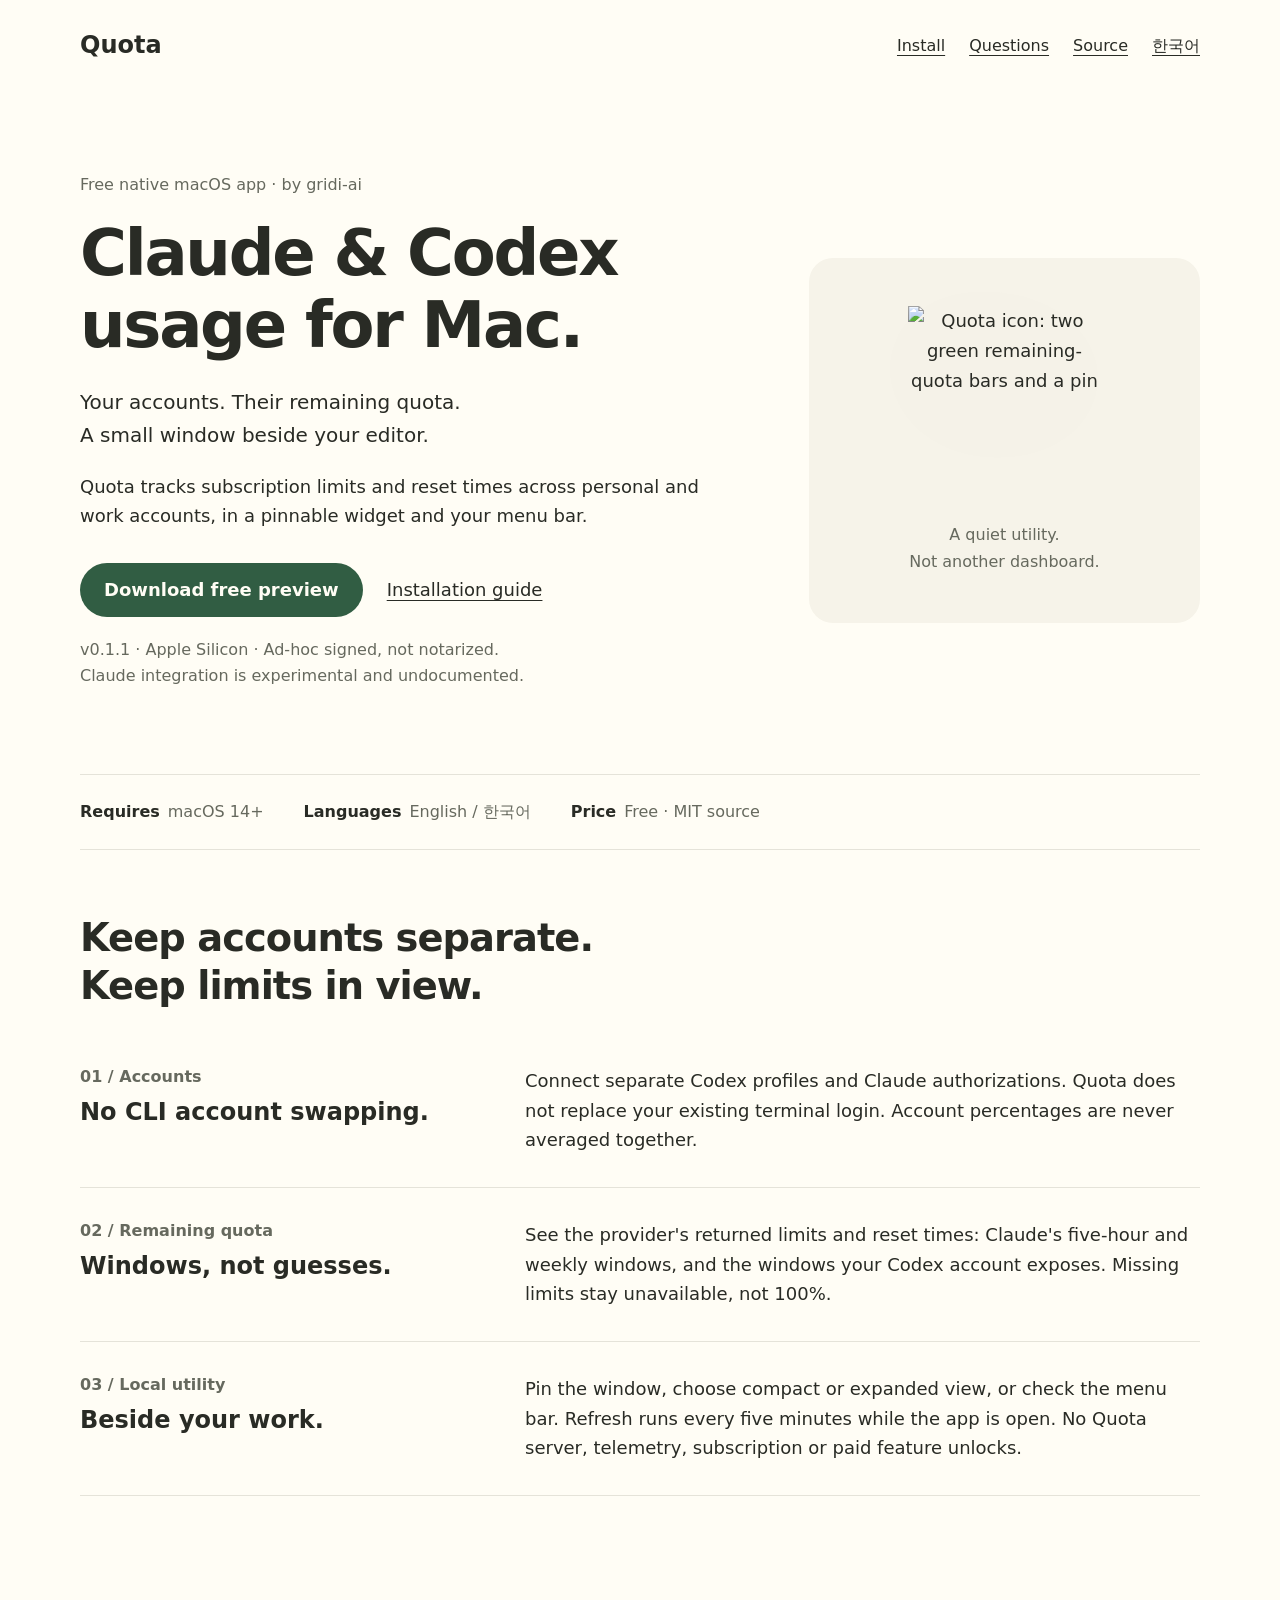
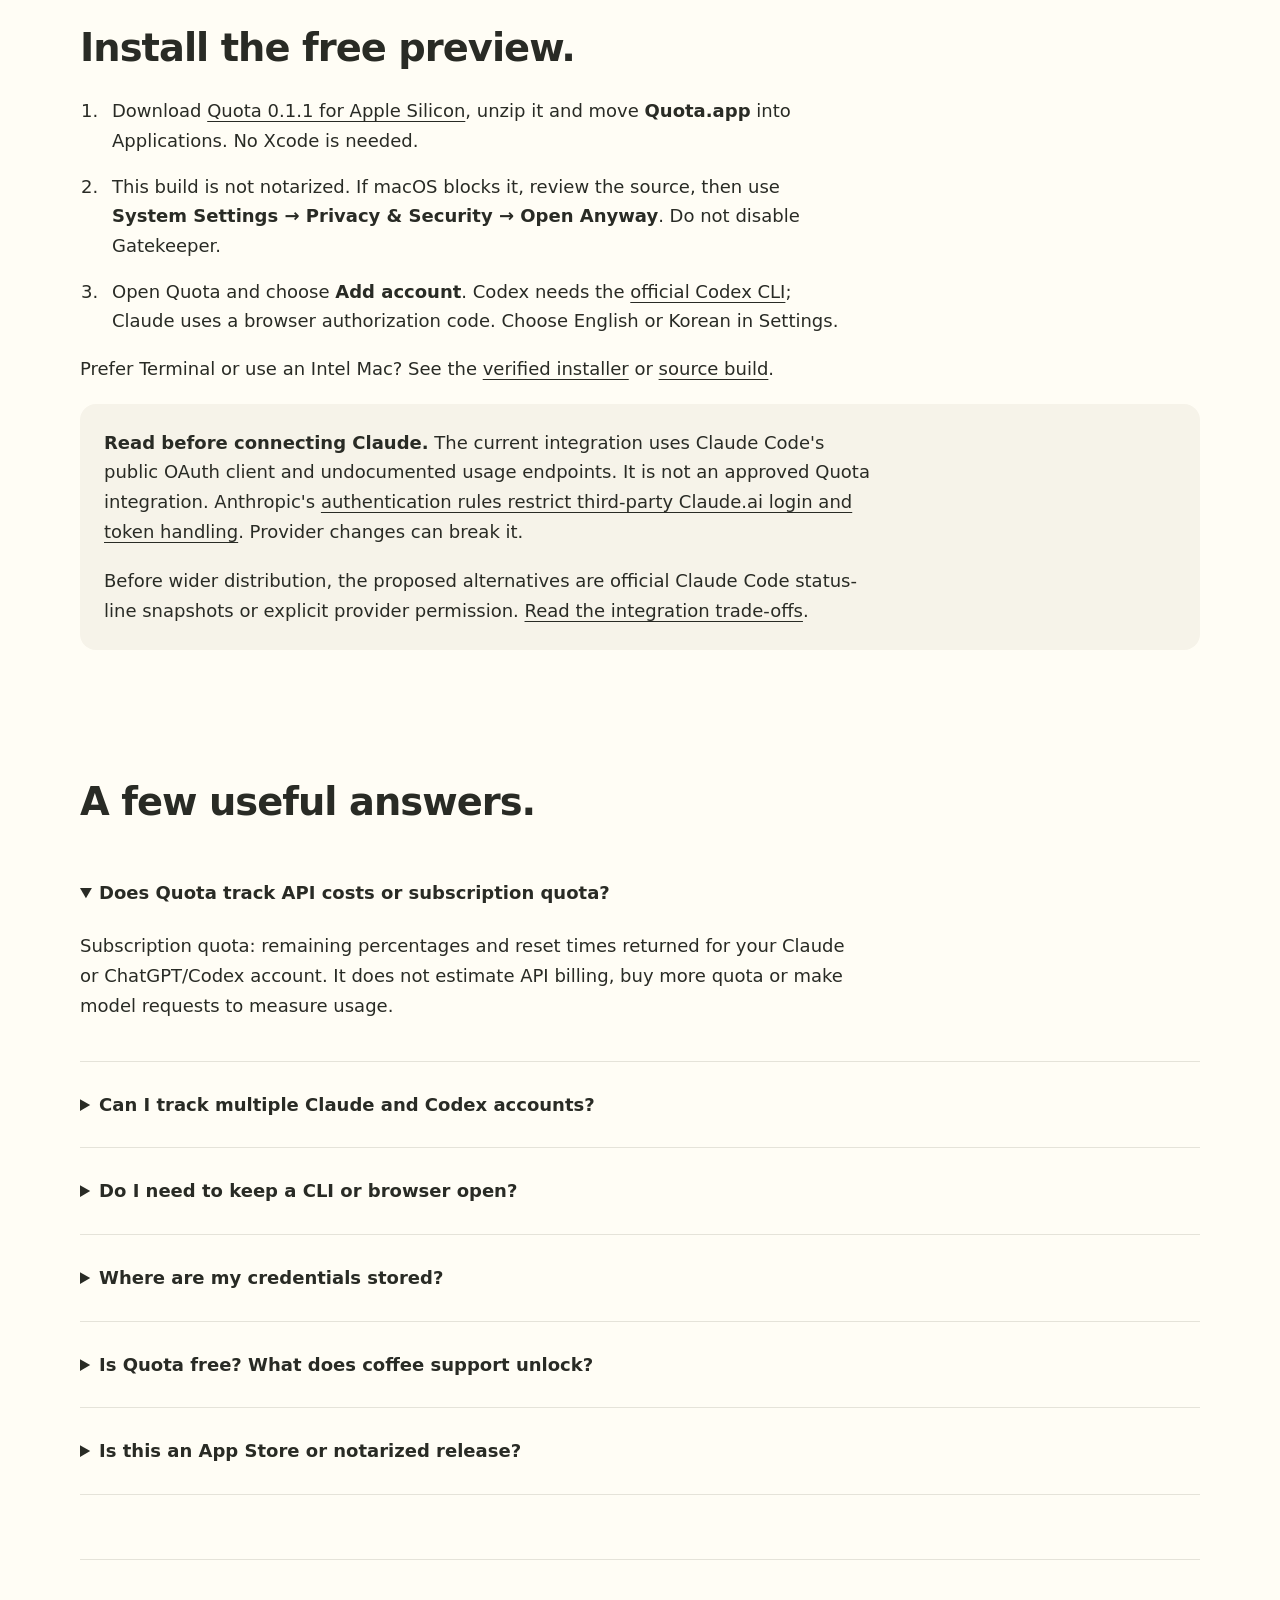
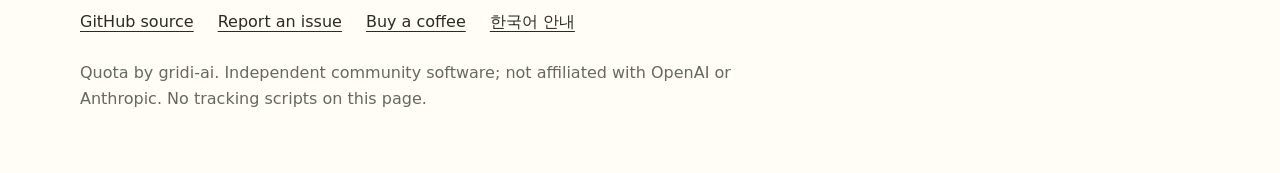
==== site/index.html @ 5221051a "Add bilingual search discovery site and SEO checks" ====
<!doctype html>
<html lang="en">
<head>
  <meta charset="utf-8">
  <meta name="viewport" content="width=device-width, initial-scale=1">
  <title>Quota — Claude &amp; Codex usage tracker for Mac</title>
  <meta name="description" content="Track remaining Claude and Codex subscription quota across accounts in a small native Mac widget and menu bar. Free, English/Korean, macOS 14+. Experimental preview.">
  <link rel="canonical" href="https://gridi-ai.github.io/quota/">
  <link rel="alternate" hreflang="en" href="https://gridi-ai.github.io/quota/">
  <link rel="alternate" hreflang="ko" href="https://gridi-ai.github.io/quota/ko/">
  <link rel="alternate" hreflang="x-default" href="https://gridi-ai.github.io/quota/">
  <link rel="stylesheet" href="assets/style.css">
  <link rel="icon" type="image/png" href="assets/icon.png">
  <meta property="og:type" content="website">
  <meta property="og:title" content="Quota — Claude &amp; Codex usage tracker for Mac">
  <meta property="og:description" content="A free native Mac widget for separate accounts, remaining quota and reset times. Experimental preview.">
  <meta property="og:url" content="https://gridi-ai.github.io/quota/">
  <meta property="og:image" content="https://gridi-ai.github.io/quota/assets/icon.png">
  <meta property="og:image:alt" content="Quota app icon with two green quota bars and a pin">
  <meta property="og:locale" content="en_US">
  <meta property="og:locale:alternate" content="ko_KR">
  <meta name="twitter:card" content="summary">
  <meta name="twitter:title" content="Quota — Claude &amp; Codex usage tracker for Mac">
  <meta name="twitter:description" content="Free native Mac quota widget. Multiple accounts, English/Korean. Experimental preview.">
  <meta name="twitter:image" content="https://gridi-ai.github.io/quota/assets/icon.png">
  <script type="application/ld+json">
  {"@context":"https://schema.org","@type":"SoftwareApplication","@id":"https://gridi-ai.github.io/quota/#app","name":"Quota","url":"https://gridi-ai.github.io/quota/","description":"Free native Mac widget and menu bar for remaining Claude and Codex subscription quota across separate accounts. Experimental preview.","applicationCategory":"DeveloperApplication","operatingSystem":"macOS 14 or later","softwareVersion":"0.1.1","inLanguage":["en","ko"],"isAccessibleForFree":true,"license":"https://github.com/gridi-ai/quota/blob/main/LICENSE","downloadUrl":"https://github.com/gridi-ai/quota/releases/tag/v0.1.1","image":"https://gridi-ai.github.io/quota/assets/icon.png","publisher":{"@type":"Organization","name":"gridi-ai","url":"https://github.com/gridi-ai"},"offers":{"@type":"Offer","price":"0","priceCurrency":"USD"}}
  </script>
</head>
<body>
<a class="skip" href="#main">Skip to content</a>
<header class="wrap">
  <a class="brand" href="./" aria-label="Quota home">Quota</a>
  <nav aria-label="Main navigation"><a href="#install">Install</a><a href="#questions">Questions</a><a href="https://github.com/gridi-ai/quota">Source</a><a href="ko/" lang="ko" hreflang="ko">한국어</a></nav>
</header>
<main id="main" class="wrap">
  <div class="hero">
    <div>
      <p class="eyebrow">Free native macOS app · by gridi-ai</p>
      <h1>Claude &amp; Codex<br>usage for Mac.</h1>
      <p class="lede">Your accounts. Their remaining quota.<br>A small window beside your editor.</p>
      <p>Quota tracks subscription limits and reset times across personal and work accounts, in a pinnable widget and your menu bar.</p>
      <div class="actions"><a class="button" href="https://github.com/gridi-ai/quota/releases/tag/v0.1.1">Download free preview</a><a href="#install">Installation guide</a></div>
      <p class="small">v0.1.1 · Apple Silicon · Ad-hoc signed, not notarized.<br>Claude integration is experimental and undocumented.</p>
    </div>
    <figure class="icon-stage"><img src="assets/icon.png" width="192" height="192" alt="Quota icon: two green remaining-quota bars and a pin"><figcaption>A quiet utility.<br>Not another dashboard.</figcaption></figure>
  </div>
  <dl class="facts"><div><dt>Requires</dt><dd>macOS 14+</dd></div><div><dt>Languages</dt><dd>English / 한국어</dd></div><div><dt>Price</dt><dd>Free · MIT source</dd></div></dl>
  <section aria-labelledby="why">
    <h2 id="why">Keep accounts separate.<br>Keep limits in view.</h2>
    <div class="row"><h3><span class="number">01 / Accounts</span>No CLI account swapping.</h3><p>Connect separate Codex profiles and Claude authorizations. Quota does not replace your existing terminal login. Account percentages are never averaged together.</p></div>
    <div class="row"><h3><span class="number">02 / Remaining quota</span>Windows, not guesses.</h3><p>See the provider's returned limits and reset times: Claude's five-hour and weekly windows, and the windows your Codex account exposes. Missing limits stay unavailable, not 100%.</p></div>
    <div class="row"><h3><span class="number">03 / Local utility</span>Beside your work.</h3><p>Pin the window, choose compact or expanded view, or check the menu bar. Refresh runs every five minutes while the app is open. No Quota server, telemetry, subscription or paid feature unlocks.</p></div>
  </section>
  <section id="install" aria-labelledby="install-title">
    <h2 id="install-title">Install the free preview.</h2>
    <ol><li>Download <a href="https://github.com/gridi-ai/quota/releases/tag/v0.1.1">Quota 0.1.1 for Apple Silicon</a>, unzip it and move <strong>Quota.app</strong> into Applications. No Xcode is needed.</li><li>This build is not notarized. If macOS blocks it, review the source, then use <strong>System Settings → Privacy &amp; Security → Open Anyway</strong>. Do not disable Gatekeeper.</li><li>Open Quota and choose <strong>Add account</strong>. Codex needs the <a href="https://developers.openai.com/codex/cli/">official Codex CLI</a>; Claude uses a browser authorization code. Choose English or Korean in Settings.</li></ol>
    <p>Prefer Terminal or use an Intel Mac? See the <a href="https://github.com/gridi-ai/quota#install-in-one-minute">verified installer</a> or <a href="https://github.com/gridi-ai/quota#build-from-source">source build</a>.</p>
    <aside class="notice" aria-label="Preview limitations"><p><strong>Read before connecting Claude.</strong> The current integration uses Claude Code's public OAuth client and undocumented usage endpoints. It is not an approved Quota integration. Anthropic's <a href="https://code.claude.com/docs/en/legal-and-compliance#authentication-and-credential-use">authentication rules restrict third-party Claude.ai login and token handling</a>. Provider changes can break it.</p><p>Before wider distribution, the proposed alternatives are official Claude Code status-line snapshots or explicit provider permission. <a href="https://github.com/gridi-ai/quota/blob/main/docs/EXPERIMENT.md#5-비공개-claude-조회-의존성이란">Read the integration trade-offs</a>.</p></aside>
  </section>
  <section id="questions" aria-labelledby="questions-title">
    <h2 id="questions-title">A few useful answers.</h2>
    <details open><summary>Does Quota track API costs or subscription quota?</summary><p>Subscription quota: remaining percentages and reset times returned for your Claude or ChatGPT/Codex account. It does not estimate API billing, buy more quota or make model requests to measure usage.</p></details>
    <details><summary>Can I track multiple Claude and Codex accounts?</summary><p>Yes. Each account has a separate identity and snapshot. Codex uses a distinct profile for each account. Claude uses a separate authorization. Two Codex accounts and one Claude account were live-tested; second-Claude isolation and a complete token-expiry cycle remain extended checks.</p></details>
    <details><summary>Do I need to keep a CLI or browser open?</summary><p>Codex requires its CLI, which Quota starts as a local app-server helper. The current experimental Claude integration does not require a running browser or Claude CLI after pairing. A future status-line alternative would depend on Claude Code activity and could not independently refresh inactive accounts.</p></details>
    <details><summary>Where are my credentials stored?</summary><p>Claude tokens use account-specific macOS Keychain entries. Codex owns credentials in each selected profile. Account metadata and last-known quota stay on your Mac. There is no Quota backend or analytics. Removing a row does not revoke provider grants or erase credentials; see the <a href="https://github.com/gridi-ai/quota#controls-and-privacy">privacy and removal guide</a>.</p></details>
    <details><summary>Is Quota free? What does coffee support unlock?</summary><p>Every feature is free, with no subscription or account cap. <a href="https://ko-fi.com/gridi">Buying the developer a coffee</a> is optional and unlocks nothing. The source is MIT licensed.</p></details>
    <details><summary>Is this an App Store or notarized release?</summary><p>No. This is an ad-hoc signed community preview, not Apple-notarized or submitted to the App Store. A store edition would need separate sandbox, helper and service-permission verification.</p></details>
  </section>
</main>
<footer class="wrap"><nav aria-label="Project links"><a href="https://github.com/gridi-ai/quota">GitHub source</a><a href="https://github.com/gridi-ai/quota/issues">Report an issue</a><a href="https://ko-fi.com/gridi">Buy a coffee</a><a href="ko/" lang="ko" hreflang="ko">한국어 안내</a></nav><p class="small">Quota by gridi-ai. Independent community software; not affiliated with OpenAI or Anthropic. No tracking scripts on this page.</p></footer>
</body>
</html>
---- site/assets/style.css ----
:root {
  color-scheme: light dark;
  --paper: #fffdf5;
  --surface: #f6f3e9;
  --ink: #292b25;
  --muted: #66695e;
  --line: #e5e3d9;
  --action: #315d43;
  --on-action: #fffdf5;
  --focus: #3267aa;
  --space: 24px;
}
@media (prefers-color-scheme: dark) {
  :root { --paper: #272722; --surface: #33332c; --ink: #f3f1e9; --muted: #b9bbae; --line: #45453c; --action: #b7d4bf; --on-action: #292b25; --focus: #a8c6ee; }
}
* { box-sizing: border-box; }
html { background: var(--paper); color: var(--ink); font-family: -apple-system, BlinkMacSystemFont, system-ui, sans-serif; }
body { margin: 0; font-size: 18px; line-height: 1.65; }
a { color: inherit; text-underline-offset: 4px; }
a:hover { color: var(--action); }
a:active { opacity: .8; }
:focus-visible { outline: 3px solid var(--focus); outline-offset: 4px; }
.wrap { width: min(1120px, calc(100% - var(--space) * 2)); margin-inline: auto; }
.skip { position: absolute; left: 24px; top: -80px; padding: 12px; background: var(--paper); }
.skip:focus { top: 8px; }
header { display: flex; align-items: center; justify-content: space-between; gap: 24px; padding-block: 24px; }
.brand { display: inline-flex; align-items: center; min-height: 44px; font-weight: 600; font-size: 24px; text-decoration: none; }
nav { display: flex; gap: 24px; flex-wrap: wrap; align-items: center; font-size: 16px; }
nav a { display: inline-flex; align-items: center; justify-content: center; min-width: 44px; min-height: 44px; }
.hero { display: grid; grid-template-columns: 1.7fr 1fr; gap: 64px; align-items: center; padding-block: 80px 64px; }
.eyebrow { font-size: 16px; color: var(--muted); margin: 0 0 20px; }
h1 { font-size: clamp(36px, 5vw, 64px); line-height: 1.12; letter-spacing: -.035em; font-weight: 600; margin: 0 0 24px; text-wrap: balance; }
h2 { font-size: clamp(28px, 3vw, 40px); line-height: 1.25; letter-spacing: -.025em; font-weight: 600; margin: 0 0 24px; text-wrap: balance; }
h3 { font-size: 24px; line-height: 1.4; margin: 0 0 8px; font-weight: 600; }
p { max-width: 68ch; margin: 0 0 20px; }
.lede { font-size: 20px; }
.actions { display: flex; flex-wrap: wrap; align-items: center; gap: 24px; margin-block: 32px 20px; }
.actions > a:not(.button) { display: inline-flex; align-items: center; min-width: 44px; min-height: 48px; }
.button { display: inline-flex; align-items: center; justify-content: center; padding: 12px 24px; min-height: 48px; border-radius: 999px; background: var(--action); color: var(--on-action); font-size: 18px; font-weight: 600; text-decoration: none; }
.button:hover { color: var(--on-action); opacity: .9; }
.button:active { opacity: .8; }
.small { font-size: 16px; color: var(--muted); }
.icon-stage { display: grid; justify-items: center; text-align: center; padding: 48px 24px; background: var(--surface); border-radius: 24px; }
.icon-stage img { display: block; width: 192px; height: 192px; filter: drop-shadow(0 24px 64px rgba(0,0,0,.08)); }
.icon-stage figcaption { margin-top: 24px; font-size: 16px; color: var(--muted); }
figure { margin: 0; }
.facts { display: flex; flex-wrap: wrap; column-gap: 40px; row-gap: 16px; margin: 0; padding-block: 24px; border-block: 1px solid var(--line); font-size: 16px; }
.facts div { display: flex; gap: 8px; }
dt { font-weight: 600; }
dd { margin: 0; color: var(--muted); }
section { padding-block: 64px; }
.row { display: grid; grid-template-columns: 1fr 1.7fr; gap: 48px; padding-block: 32px; border-bottom: 1px solid var(--line); }
.row p { margin: 0; }
.number { display: block; margin-bottom: 8px; color: var(--muted); font-size: 16px; }
.notice { background: var(--surface); border-radius: 16px; padding: 24px; }
.notice p:last-child { margin-bottom: 0; }
ol { padding-left: 24px; max-width: 68ch; }
li { padding-left: 8px; margin-bottom: 16px; }
details { border-bottom: 1px solid var(--line); padding-block: 20px; }
summary { cursor: pointer; font-weight: 600; padding-block: 8px; }
summary:hover { color: var(--action); }
summary:active { opacity: .8; }
details p { margin-top: 16px; }
footer { padding-block: 40px; border-top: 1px solid var(--line); font-size: 16px; }
footer nav { margin-bottom: 16px; }
:lang(ko) { word-break: keep-all; overflow-wrap: anywhere; }
code { overflow-wrap: anywhere; }
@media (max-width: 760px) {
  :root { --space: 20px; }
  header { align-items: flex-start; flex-direction: column; gap: 8px; }
  nav { gap: 20px; }
  .hero { grid-template-columns: 1fr; gap: 40px; padding-block: 40px; }
  .icon-stage { padding-block: 32px; }
  .row { grid-template-columns: 1fr; gap: 12px; }
  section { padding-block: 48px; }
  .actions { gap: 20px; }
}
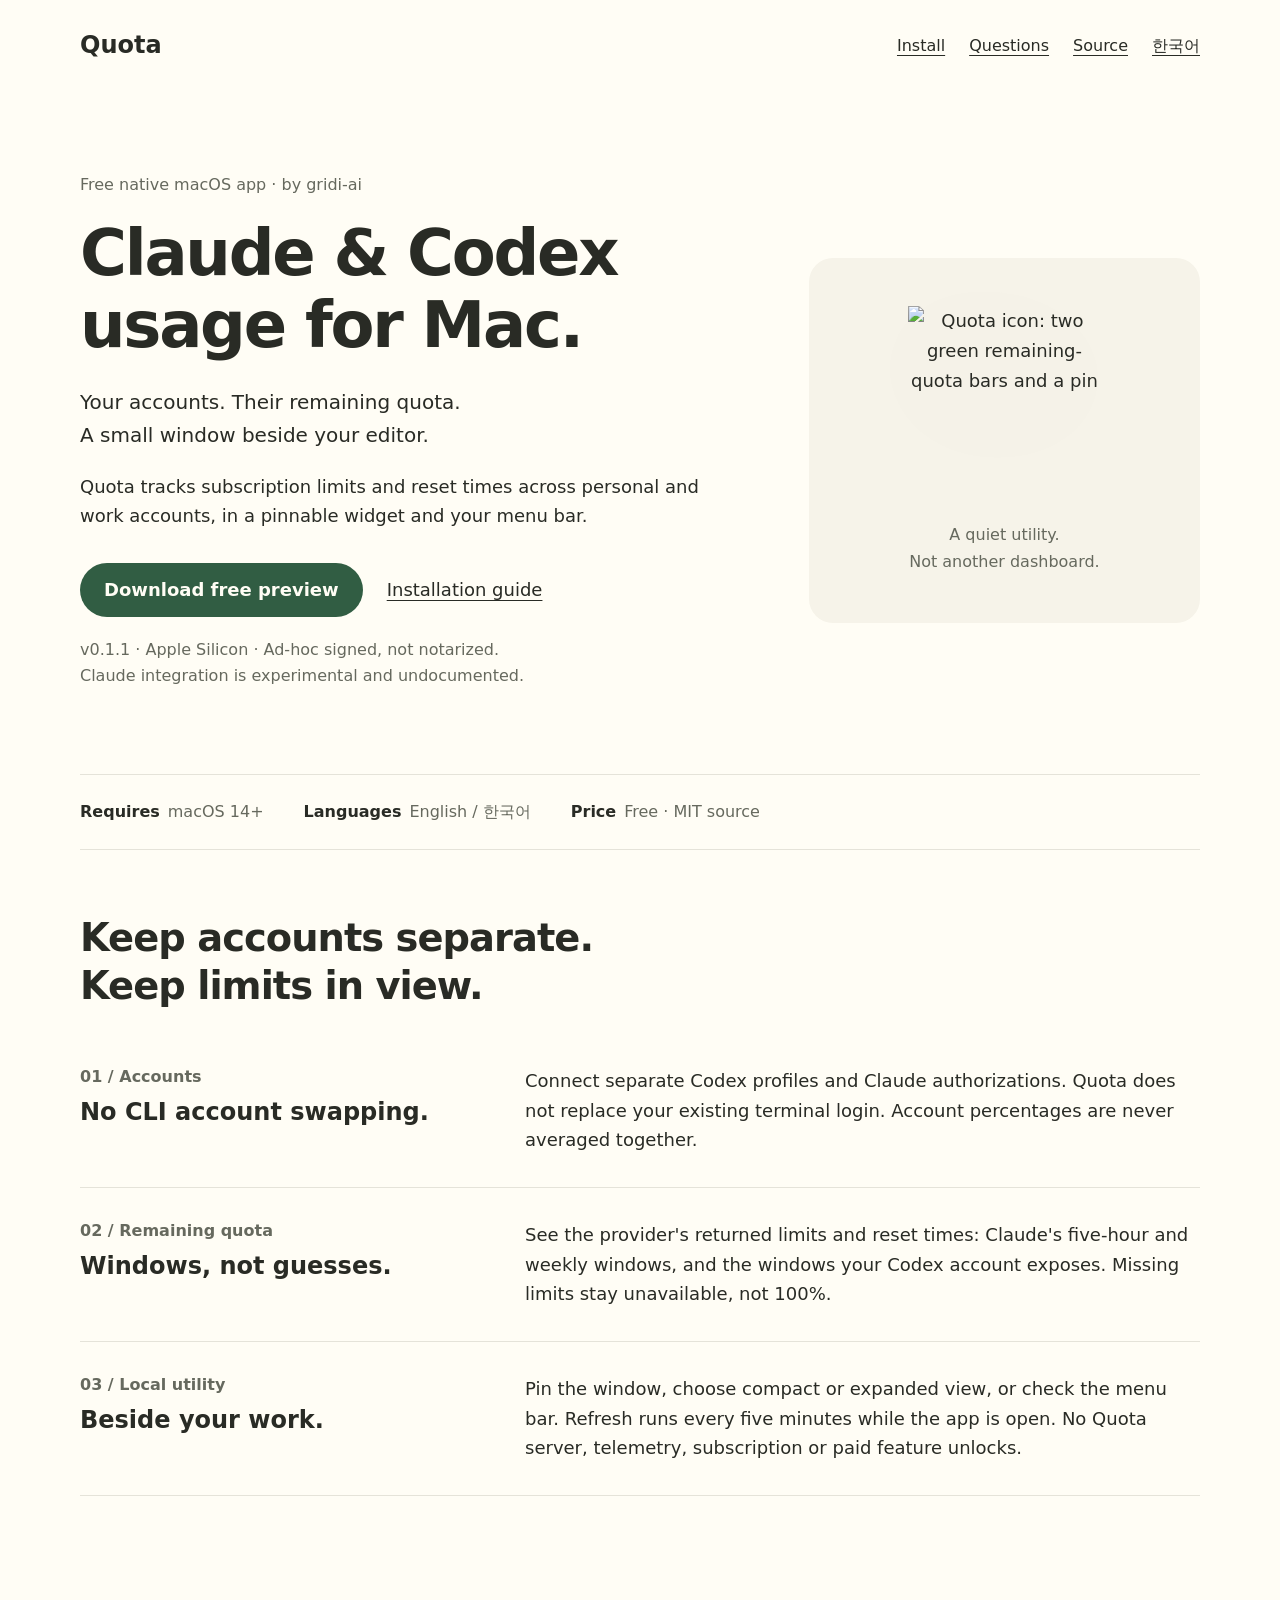
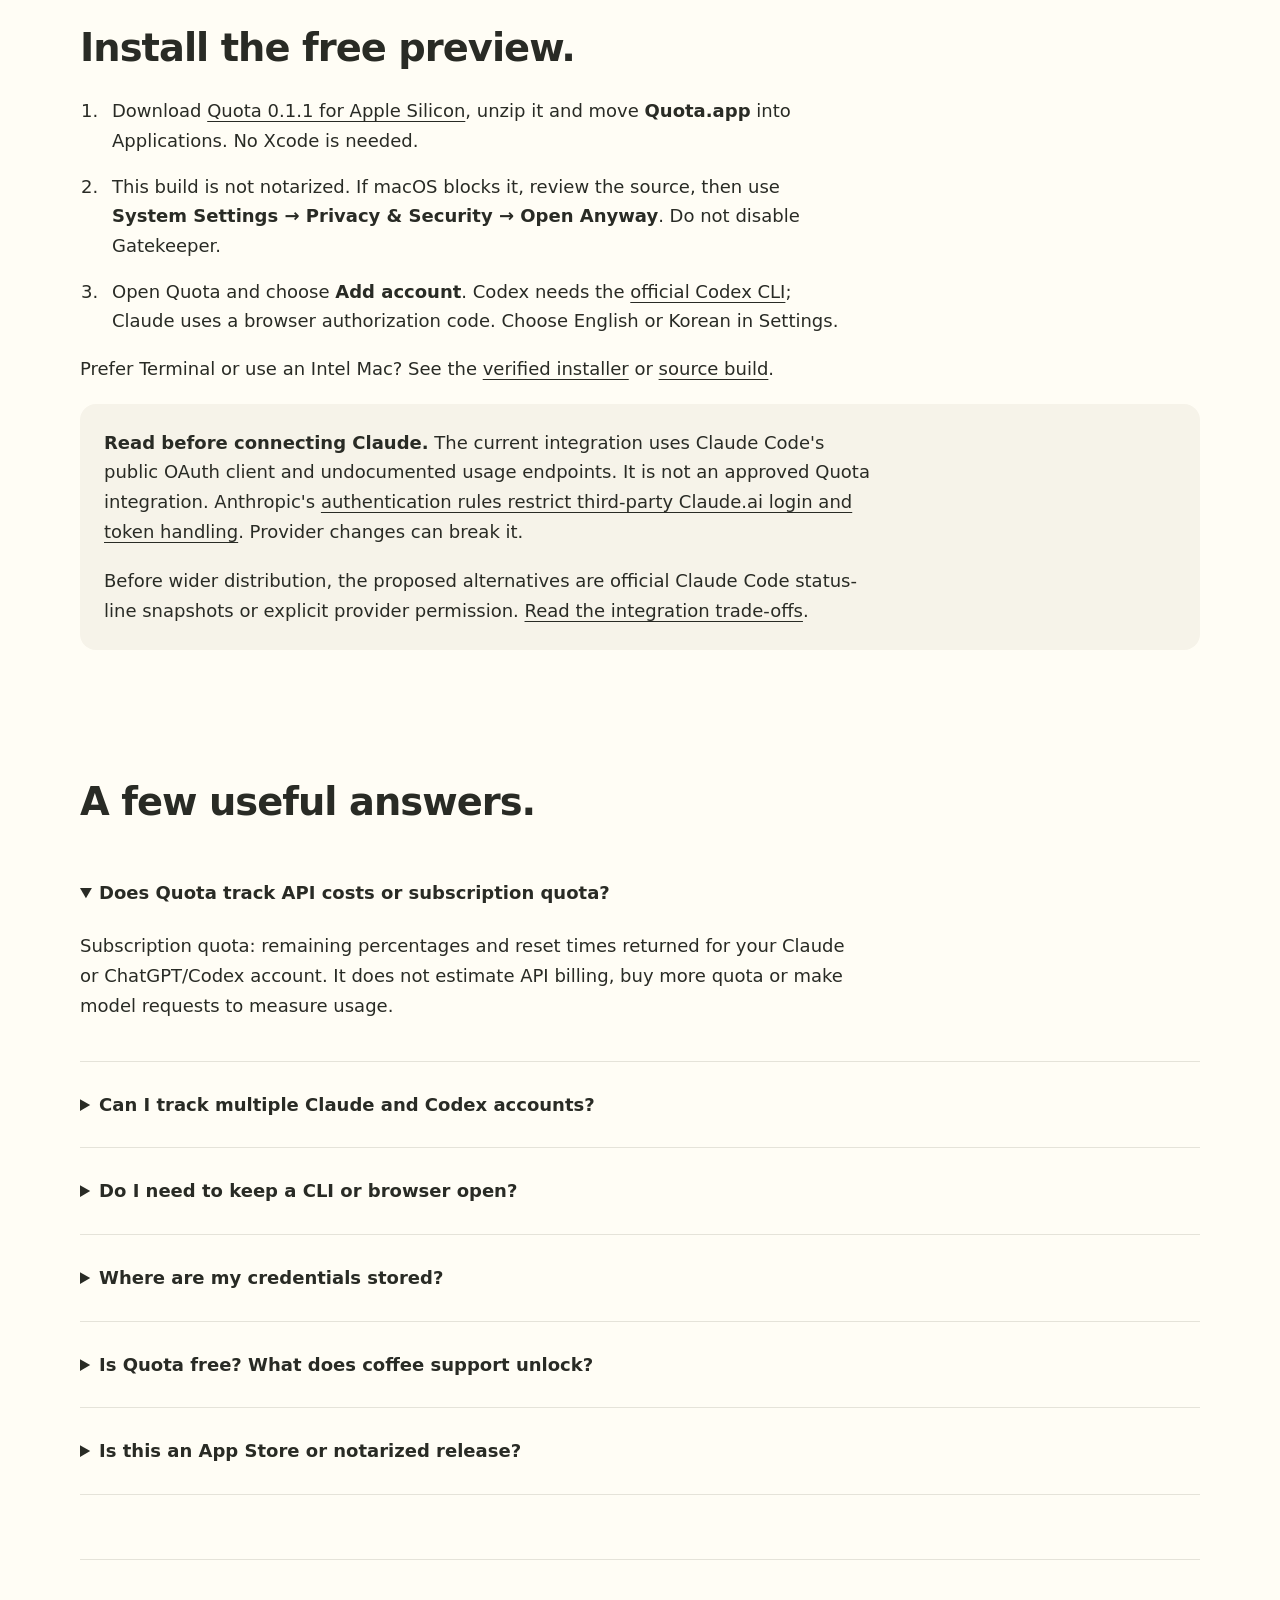
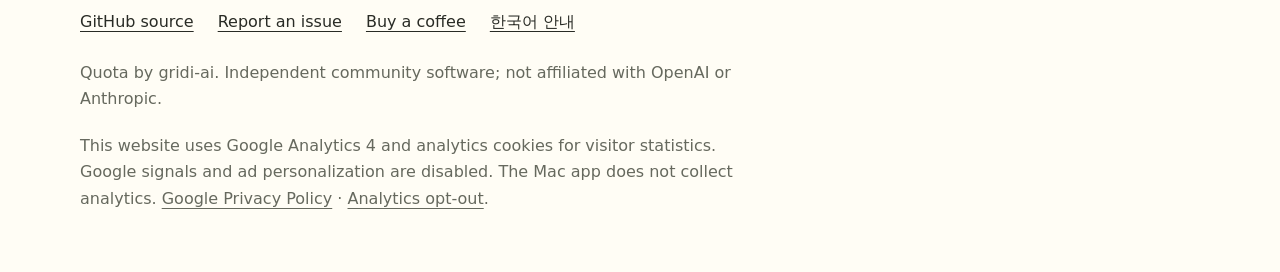
==== commit 89a8acdf: "Add Search Console verification and website analytics" ====
--- a/site/index.html
+++ b/site/index.html
@@ -3,6 +3,9 @@
 <head>
   <meta charset="utf-8">
   <meta name="viewport" content="width=device-width, initial-scale=1">
+  <meta name="google-site-verification" content="JxAD8O8E1KHsCHm8u0fxhPfO-e3sYyT6LqvX9YQL2mc">
+  <script async src="https://www.googletagmanager.com/gtag/js?id=G-F6CXXVY4FY"></script>
+  <script defer src="assets/analytics.js"></script>
   <title>Quota — Claude &amp; Codex usage tracker for Mac</title>
   <meta name="description" content="Track remaining Claude and Codex subscription quota across accounts in a small native Mac widget and menu bar. Free, English/Korean, macOS 14+. Experimental preview.">
   <link rel="canonical" href="https://gridi-ai.github.io/quota/">
@@ -63,11 +66,11 @@
     <details open><summary>Does Quota track API costs or subscription quota?</summary><p>Subscription quota: remaining percentages and reset times returned for your Claude or ChatGPT/Codex account. It does not estimate API billing, buy more quota or make model requests to measure usage.</p></details>
     <details><summary>Can I track multiple Claude and Codex accounts?</summary><p>Yes. Each account has a separate identity and snapshot. Codex uses a distinct profile for each account. Claude uses a separate authorization. Two Codex accounts and one Claude account were live-tested; second-Claude isolation and a complete token-expiry cycle remain extended checks.</p></details>
     <details><summary>Do I need to keep a CLI or browser open?</summary><p>Codex requires its CLI, which Quota starts as a local app-server helper. The current experimental Claude integration does not require a running browser or Claude CLI after pairing. A future status-line alternative would depend on Claude Code activity and could not independently refresh inactive accounts.</p></details>
-    <details><summary>Where are my credentials stored?</summary><p>Claude tokens use account-specific macOS Keychain entries. Codex owns credentials in each selected profile. Account metadata and last-known quota stay on your Mac. There is no Quota backend or analytics. Removing a row does not revoke provider grants or erase credentials; see the <a href="https://github.com/gridi-ai/quota#controls-and-privacy">privacy and removal guide</a>.</p></details>
+    <details><summary>Where are my credentials stored?</summary><p>Claude tokens use account-specific macOS Keychain entries. Codex owns credentials in each selected profile. Account metadata and last-known quota stay on your Mac. The Mac app has no Quota backend or analytics; this website uses Google Analytics as described below. Removing a row does not revoke provider grants or erase credentials; see the <a href="https://github.com/gridi-ai/quota#controls-and-privacy">privacy and removal guide</a>.</p></details>
     <details><summary>Is Quota free? What does coffee support unlock?</summary><p>Every feature is free, with no subscription or account cap. <a href="https://ko-fi.com/gridi">Buying the developer a coffee</a> is optional and unlocks nothing. The source is MIT licensed.</p></details>
     <details><summary>Is this an App Store or notarized release?</summary><p>No. This is an ad-hoc signed community preview, not Apple-notarized or submitted to the App Store. A store edition would need separate sandbox, helper and service-permission verification.</p></details>
   </section>
 </main>
-<footer class="wrap"><nav aria-label="Project links"><a href="https://github.com/gridi-ai/quota">GitHub source</a><a href="https://github.com/gridi-ai/quota/issues">Report an issue</a><a href="https://ko-fi.com/gridi">Buy a coffee</a><a href="ko/" lang="ko" hreflang="ko">한국어 안내</a></nav><p class="small">Quota by gridi-ai. Independent community software; not affiliated with OpenAI or Anthropic. No tracking scripts on this page.</p></footer>
+<footer class="wrap"><nav aria-label="Project links"><a href="https://github.com/gridi-ai/quota">GitHub source</a><a href="https://github.com/gridi-ai/quota/issues">Report an issue</a><a href="https://ko-fi.com/gridi">Buy a coffee</a><a href="ko/" lang="ko" hreflang="ko">한국어 안내</a></nav><p class="small">Quota by gridi-ai. Independent community software; not affiliated with OpenAI or Anthropic.</p><p class="small">This website uses Google Analytics 4 and analytics cookies for visitor statistics. Google signals and ad personalization are disabled. The Mac app does not collect analytics. <a href="https://policies.google.com/privacy">Google Privacy Policy</a> · <a href="https://tools.google.com/dlpage/gaoptout">Analytics opt-out</a>.</p></footer>
 </body>
 </html>
